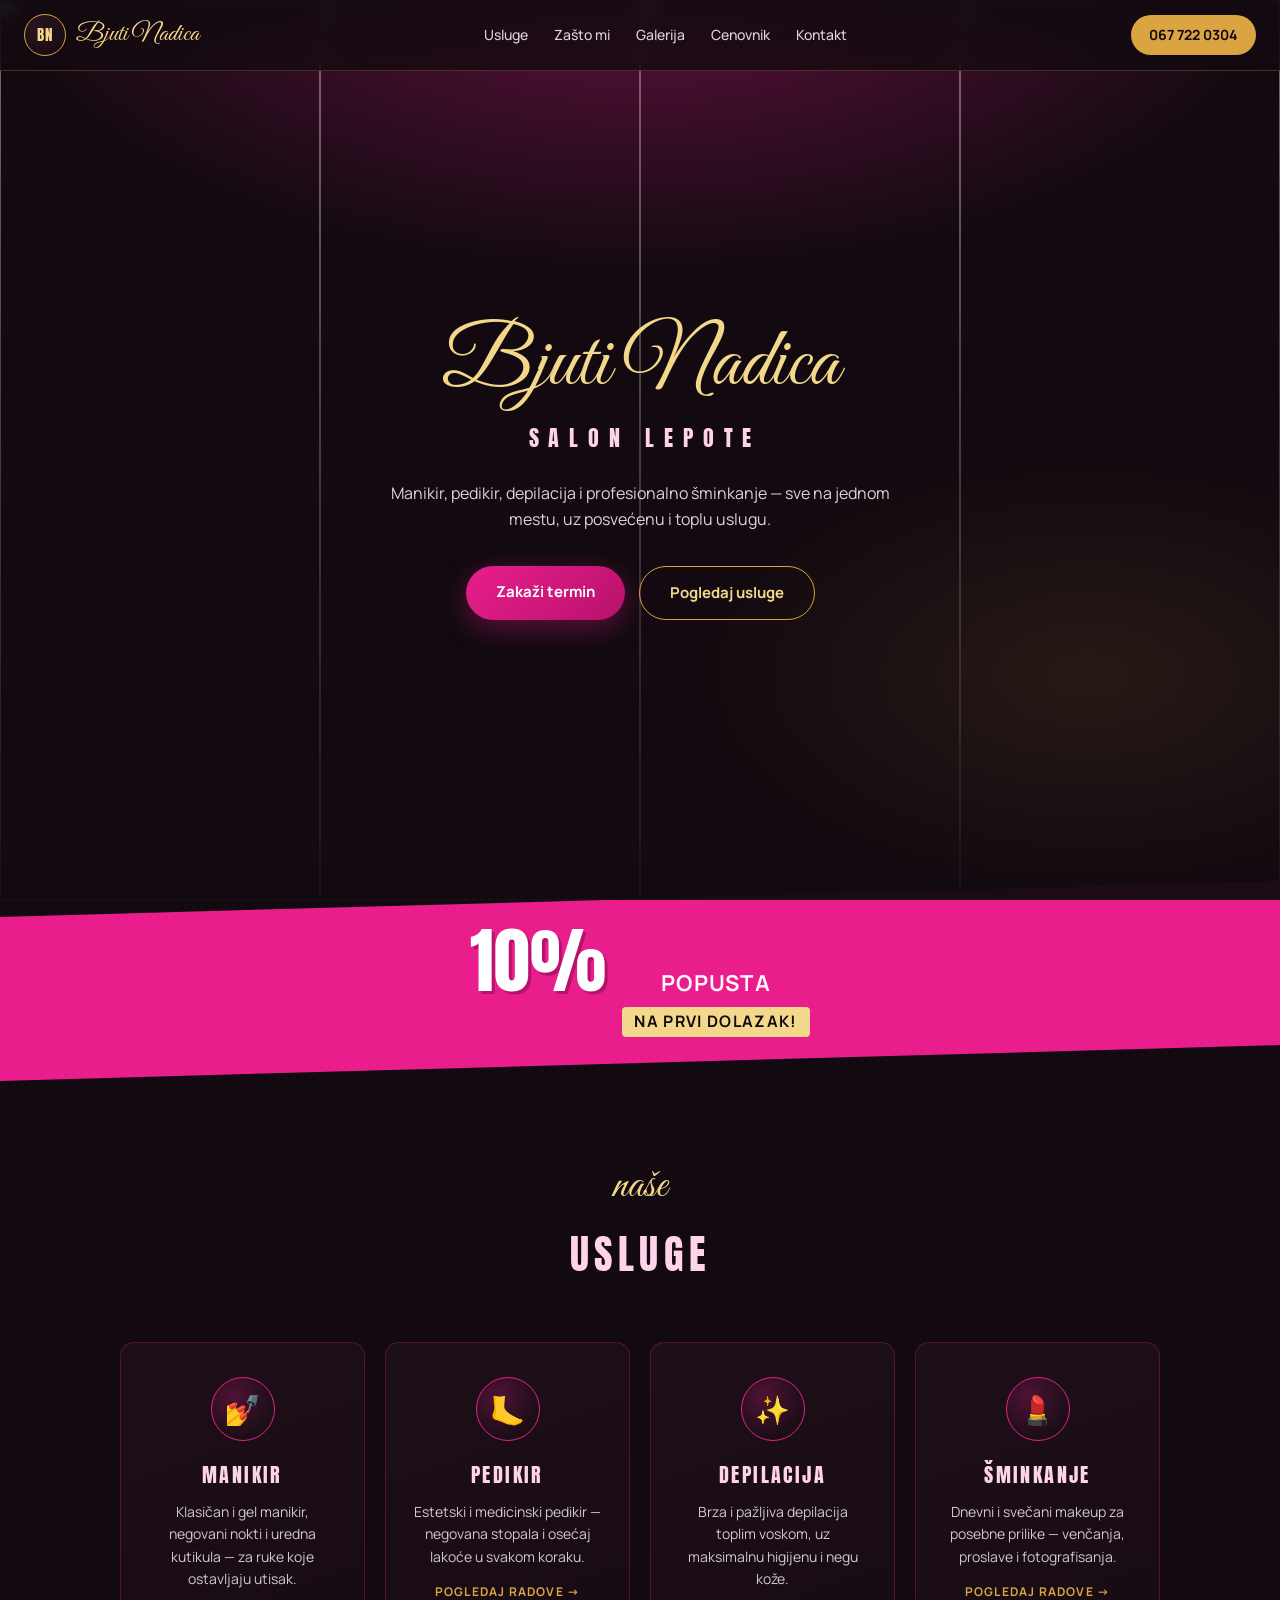
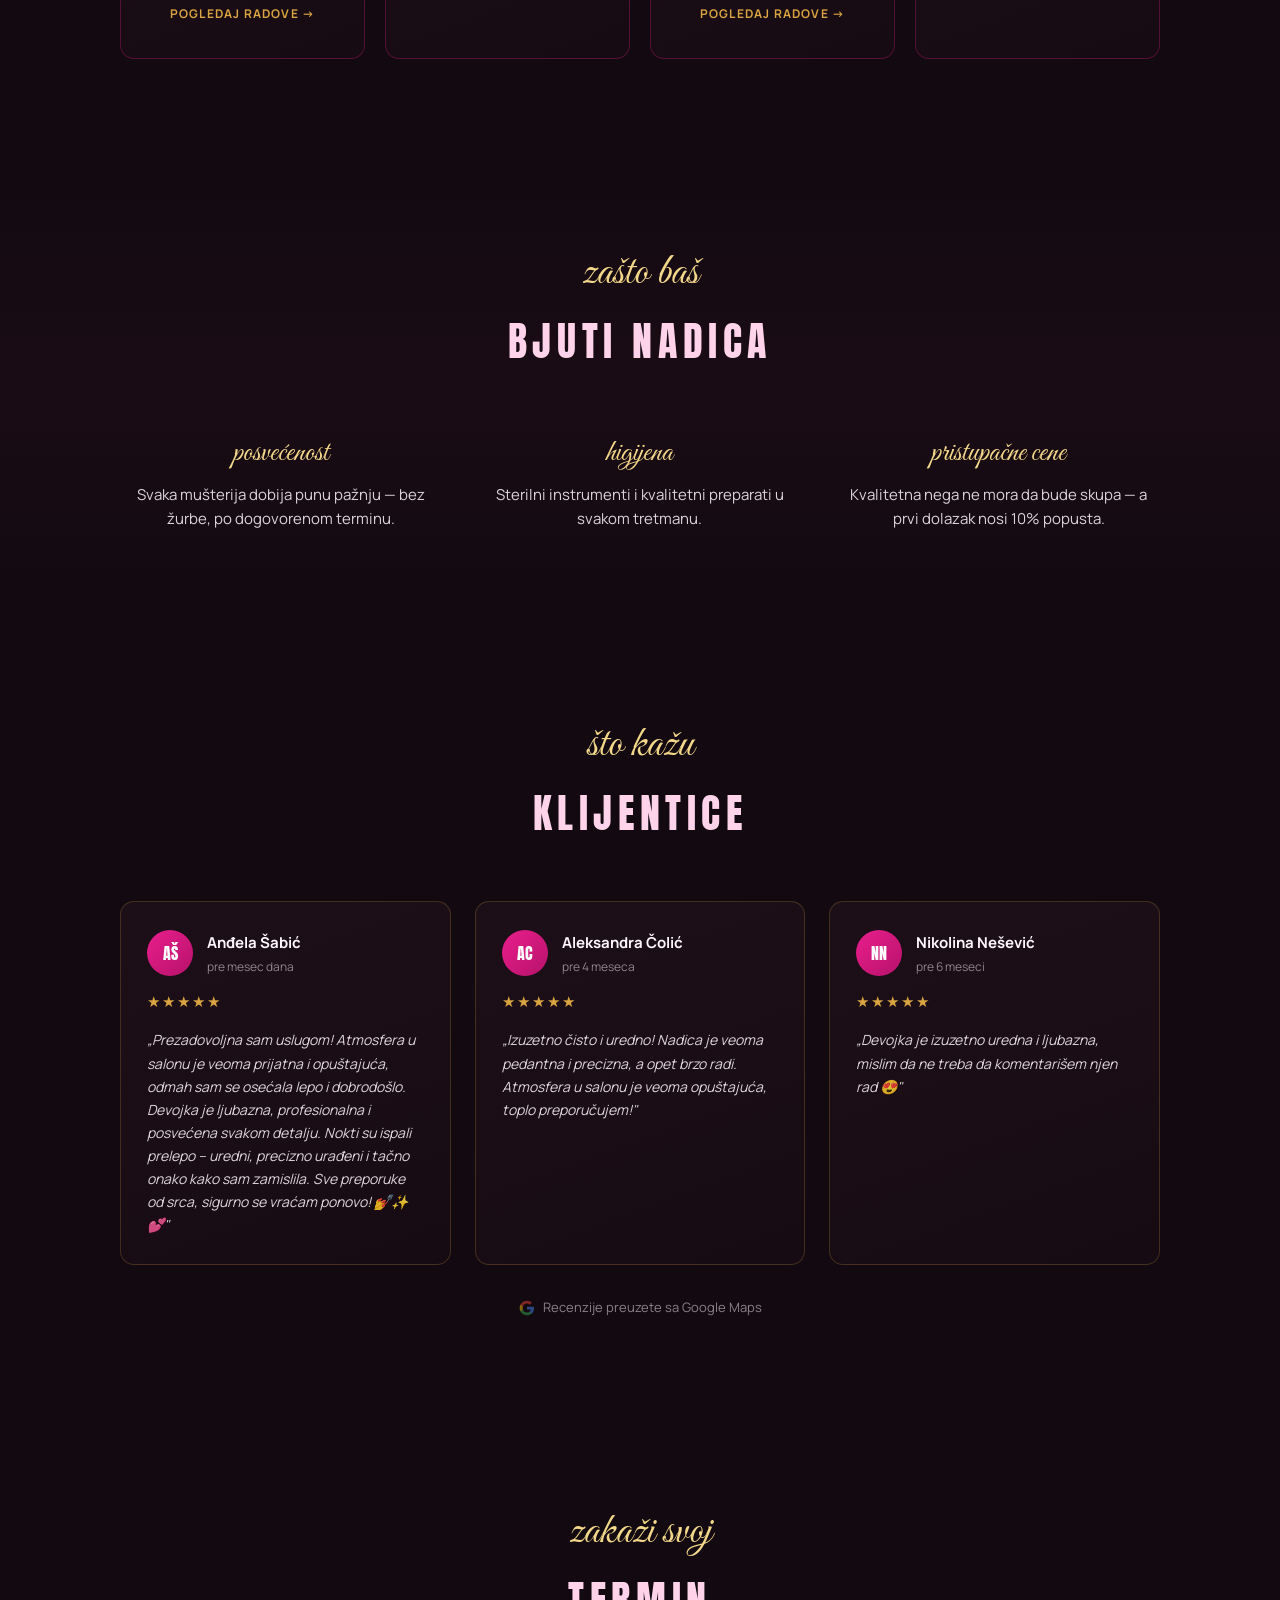
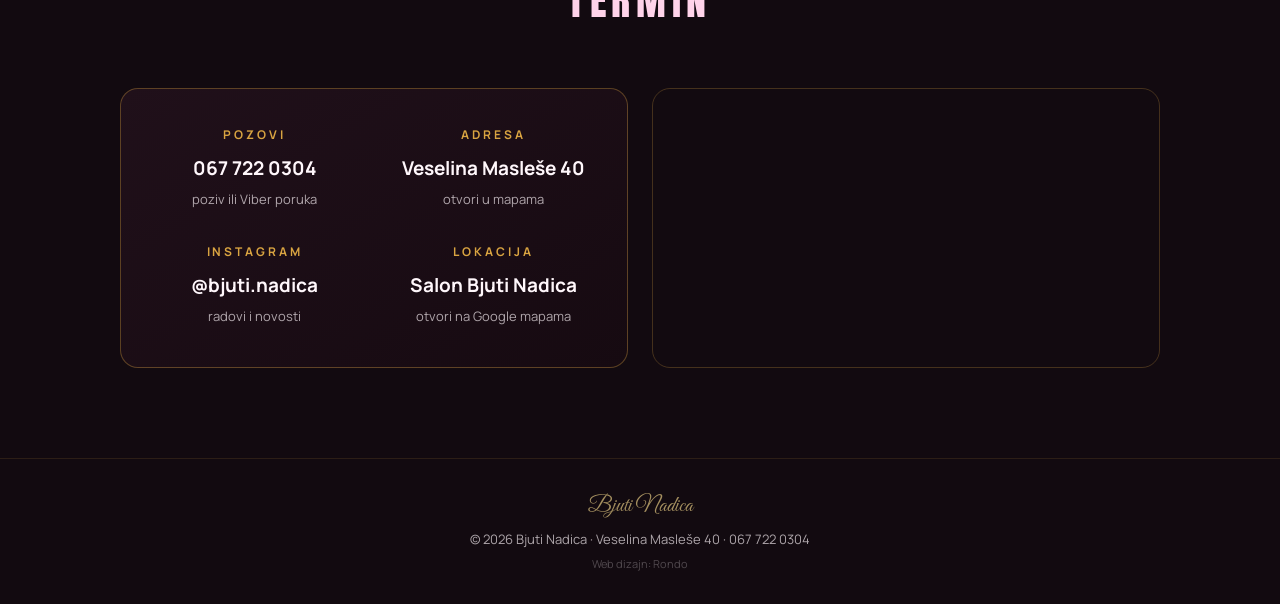
==== index.html @ 789e0a79 "Bjuti Nadica sajt — inicijalni commit index.html, galerija.html, cenovnik.html, style.css  Co-Author" ====
<!DOCTYPE html>
<html lang="sr">
<head>
  <meta charset="UTF-8">
  <meta name="viewport" content="width=device-width, initial-scale=1.0">
  <title>Bjuti Nadica — Manikir, Pedikir, Depilacija, Šminkanje | Veselina Masleše 40</title>
  <meta name="description" content="Bjuti Nadica — salon lepote. Manikir, pedikir, depilacija i šminkanje. 10% popusta na prvi dolazak! Veselina Masleše 40. Zakažite: 067 722 0304.">
  <meta property="og:title" content="Bjuti Nadica — Salon lepote">
  <meta property="og:description" content="Manikir, pedikir, depilacija i šminkanje. Zakažite: 067 722 0304.">
  <meta property="og:image" content="foto/hero-01.jpg">
  <meta property="og:type" content="website">
  <link rel="preconnect" href="https://fonts.googleapis.com">
  <link rel="preconnect" href="https://fonts.gstatic.com" crossorigin>
  <link rel="preload" as="image" href="foto/hero-01.jpg">
  <link rel="stylesheet" href="style.css">
</head>
<body>

<!-- HEADER -->
<header>
  <a class="logo" href="#pocetna" aria-label="Bjuti Nadica — početna">
    <span class="logo-znak">BN</span>
    <span class="logo-ime">Bjuti Nadica</span>
  </a>
  <nav aria-label="Glavna navigacija">
    <a href="#usluge">Usluge</a>
    <a href="#zasto">Zašto mi</a>
    <a href="galerija.html">Galerija</a>
    <a href="cenovnik.html">Cenovnik</a>
    <a href="#kontakt">Kontakt</a>
  </nav>
  <a class="header-tel" href="tel:0677220304">067 722 0304</a>
</header>

<!-- HERO -->
<section class="hero" id="pocetna">
  <div class="hero-photos" aria-hidden="true">
    <img src="foto/hero-01.jpg" alt="" loading="eager">
    <img src="foto/hero-02.jpg" alt="" loading="eager">
    <img src="foto/hero-03.jpg" alt="" loading="eager">
    <img src="foto/hero-04.jpg" alt="" loading="eager">
  </div>
  <div class="hero-overlay"></div>
  <div class="hero-content">
    <div class="hero-script">Bjuti Nadica</div>
    <h1>Salon lepote</h1>
    <p>Manikir, pedikir, depilacija i profesionalno šminkanje — sve na jednom mestu, uz posvećenu i toplu uslugu.</p>
    <div class="hero-cta">
      <a class="btn btn-magenta" href="tel:0677220304">Zakaži termin</a>
      <a class="btn btn-obrub" href="#usluge">Pogledaj usluge</a>
    </div>
  </div>
</section>

<!-- POPUST TRAKA -->
<div class="popust" role="note" aria-label="Popust za prvi dolazak">
  <div class="popust-unutra">
    <span class="broj">10%</span>
    <span class="tekst">popusta<span>na prvi dolazak!</span></span>
  </div>
</div>

<!-- USLUGE -->
<section id="usluge">
  <div class="okvir">
    <div class="naslov-sekcije">
      <span class="script">naše</span>
      <h2>Usluge</h2>
    </div>
    <div class="usluge-mreza">

      <div class="usluga">
        <a href="galerija.html#manikir">
          <div class="ikona" aria-hidden="true">💅</div>
          <h3>Manikir</h3>
          <p>Klasičan i gel manikir, negovani nokti i uredna kutikula — za ruke koje ostavljaju utisak.</p>
          <span class="usluga-vidi">Pogledaj radove →</span>
        </a>
      </div>

      <div class="usluga">
        <a href="galerija.html#pedikir">
          <div class="ikona" aria-hidden="true">🦶</div>
          <h3>Pedikir</h3>
          <p>Estetski i medicinski pedikir — negovana stopala i osećaj lakoće u svakom koraku.</p>
          <span class="usluga-vidi">Pogledaj radove →</span>
        </a>
      </div>

      <div class="usluga">
        <a href="galerija.html#depilacija">
          <div class="ikona" aria-hidden="true">✨</div>
          <h3>Depilacija</h3>
          <p>Brza i pažljiva depilacija toplim voskom, uz maksimalnu higijenu i negu kože.</p>
          <span class="usluga-vidi">Pogledaj radove →</span>
        </a>
      </div>

      <div class="usluga">
        <a href="galerija.html#sminkanje">
          <div class="ikona" aria-hidden="true">💄</div>
          <h3>Šminkanje</h3>
          <p>Dnevni i svečani makeup za posebne prilike — venčanja, proslave i fotografisanja.</p>
          <span class="usluga-vidi">Pogledaj radove →</span>
        </a>
      </div>

    </div>
  </div>
</section>

<!-- ZAŠTO MI -->
<section class="zasto" id="zasto">
  <div class="okvir">
    <div class="naslov-sekcije">
      <span class="script">zašto baš</span>
      <h2>Bjuti Nadica</h2>
    </div>
    <div class="zasto-mreza">
      <div class="zasto-stavka">
        <span class="zlatno">posvećenost</span>
        <p>Svaka mušterija dobija punu pažnju — bez žurbe, po dogovorenom terminu.</p>
      </div>
      <div class="zasto-stavka">
        <span class="zlatno">higijena</span>
        <p>Sterilni instrumenti i kvalitetni preparati u svakom tretmanu.</p>
      </div>
      <div class="zasto-stavka">
        <span class="zlatno">pristupačne cene</span>
        <p>Kvalitetna nega ne mora da bude skupa — a prvi dolazak nosi 10% popusta.</p>
      </div>
    </div>
  </div>
</section>

<!-- RECENZIJE -->
<section id="recenzije">
  <div class="okvir">
    <div class="naslov-sekcije">
      <span class="script">što kažu</span>
      <h2>Klijentice</h2>
    </div>
    <div class="recenzije-mreza">

      <div class="recenzija-kartica">
        <div class="recenzija-header">
          <div class="recenzija-avatar">AŠ</div>
          <div class="recenzija-meta">
            <span class="recenzija-ime">Anđela Šabić</span>
            <span class="recenzija-datum">pre mesec dana</span>
          </div>
        </div>
        <div class="recenzija-zvezdice">★★★★★</div>
        <p class="recenzija-tekst">„Prezadovoljna sam uslugom! Atmosfera u salonu je veoma prijatna i opuštajuća, odmah sam se osećala lepo i dobrodošlo. Devojka je ljubazna, profesionalna i posvećena svakom detalju. Nokti su ispali prelepo – uredni, precizno urađeni i tačno onako kako sam zamislila. Sve preporuke od srca, sigurno se vraćam ponovo! 💅✨💕"</p>
      </div>

      <div class="recenzija-kartica">
        <div class="recenzija-header">
          <div class="recenzija-avatar">AC</div>
          <div class="recenzija-meta">
            <span class="recenzija-ime">Aleksandra Čolić</span>
            <span class="recenzija-datum">pre 4 meseca</span>
          </div>
        </div>
        <div class="recenzija-zvezdice">★★★★★</div>
        <p class="recenzija-tekst">„Izuzetno čisto i uredno! Nadica je veoma pedantna i precizna, a opet brzo radi. Atmosfera u salonu je veoma opuštajuća, toplo preporučujem!"</p>
      </div>

      <div class="recenzija-kartica">
        <div class="recenzija-header">
          <div class="recenzija-avatar">NN</div>
          <div class="recenzija-meta">
            <span class="recenzija-ime">Nikolina Nešević</span>
            <span class="recenzija-datum">pre 6 meseci</span>
          </div>
        </div>
        <div class="recenzija-zvezdice">★★★★★</div>
        <p class="recenzija-tekst">„Devojka je izuzetno uredna i ljubazna, mislim da ne treba da komentarišem njen rad 😍"</p>
      </div>

    </div>

    <div class="recenzije-google">
      <svg viewBox="0 0 24 24" fill="none" xmlns="http://www.w3.org/2000/svg">
        <path d="M22.56 12.25c0-.78-.07-1.53-.2-2.25H12v4.26h5.92c-.26 1.37-1.04 2.53-2.21 3.31v2.77h3.57c2.08-1.92 3.28-4.74 3.28-8.09z" fill="#4285F4"/>
        <path d="M12 23c2.97 0 5.46-.98 7.28-2.66l-3.57-2.77c-.98.66-2.23 1.06-3.71 1.06-2.86 0-5.29-1.93-6.16-4.53H2.18v2.84C3.99 20.53 7.7 23 12 23z" fill="#34A853"/>
        <path d="M5.84 14.09c-.22-.66-.35-1.36-.35-2.09s.13-1.43.35-2.09V7.07H2.18C1.43 8.55 1 10.22 1 12s.43 3.45 1.18 4.93l3.66-2.84z" fill="#FBBC05"/>
        <path d="M12 5.38c1.62 0 3.06.56 4.21 1.64l3.15-3.15C17.45 2.09 14.97 1 12 1 7.7 1 3.99 3.47 2.18 7.07l3.66 2.84c.87-2.6 3.3-4.53 6.16-4.53z" fill="#EA4335"/>
      </svg>
      Recenzije preuzete sa Google Maps
    </div>
  </div>
</section>

<!-- KONTAKT -->
<section id="kontakt">
  <div class="okvir">
    <div class="naslov-sekcije">
      <span class="script">zakaži svoj</span>
      <h2>Termin</h2>
    </div>
    <div class="kontakt-layout">
      <div class="kontakt-kartica">
        <div class="kontakt-stavka">
          <div class="oznaka">Pozovi</div>
          <a href="tel:0677220304">067 722 0304</a>
          <span class="malo">poziv ili Viber poruka</span>
        </div>
        <div class="kontakt-stavka">
          <div class="oznaka">Adresa</div>
          <a href="https://maps.google.com/maps/place/Salon+BJUTI+NADICA/@44.7911368,20.4891337,17z" target="_blank" rel="noopener">Veselina Masleše 40</a>
          <span class="malo">otvori u mapama</span>
        </div>
        <div class="kontakt-stavka">
          <div class="oznaka">Instagram</div>
          <a href="https://instagram.com/bjuti.nadica" target="_blank" rel="noopener">@bjuti.nadica</a>
          <span class="malo">radovi i novosti</span>
        </div>
        <div class="kontakt-stavka">
          <div class="oznaka">Lokacija</div>
          <a href="https://maps.app.goo.gl/c4eHhGCL75HrCno17" target="_blank" rel="noopener">Salon Bjuti Nadica</a>
          <span class="malo">otvori na Google mapama</span>
        </div>
      </div>
      <div class="kontakt-mapa">
        <iframe
          src="https://www.google.com/maps/embed?pb=!1m18!1m12!1m3!1d2832.4!2d20.4865588!3d44.7911368!2m3!1f0!2f0!3f0!3m2!1i1024!2i768!4f13.1!3m3!1m2!1s0x4847e7955e5235fb%3A0x3e3a062f18f76dd9!2sSalon%20BJUTI%20NADICA!5e0!3m2!1ssr!2srs!4v1720000000000!5m2!1ssr!2srs"
          title="Lokacija salona Bjuti Nadica"
          loading="lazy"
          referrerpolicy="no-referrer-when-downgrade"
          allowfullscreen>
        </iframe>
      </div>
    </div>
  </div>
</section>

<footer>
  <span class="script">Bjuti Nadica</span>
  © 2026 Bjuti Nadica · Veselina Masleše 40 · 067 722 0304
  <br><span style="font-size:11px;opacity:.4;margin-top:6px;display:inline-block;">Web dizajn: <a href="https://rondo.rs" target="_blank" rel="noopener" style="color:inherit;text-decoration:none;opacity:1;">Rondo</a></span>
</footer>

</body>
</html>
---- style.css ----
@import url('https://fonts.googleapis.com/css2?family=Anton&family=Great+Vibes&family=Manrope:wght@400;500;700&display=swap');

:root {
  --crna: #120a10;
  --crna-2: #1d0f18;
  --magenta: #e91e8c;
  --magenta-tamna: #b7126b;
  --roze: #ffd3ea;
  --zlatna: #d9a441;
  --zlatna-svetla: #f3d78a;
  --bela: #fff7fb;
  --display: 'Anton', sans-serif;
  --script: 'Great Vibes', cursive;
  --body: 'Manrope', sans-serif;
  --radius: 14px;
  --transition: 0.2s;
}

*, *::before, *::after { margin: 0; padding: 0; box-sizing: border-box; }
html { scroll-behavior: smooth; }
@media (prefers-reduced-motion: reduce) {
  html { scroll-behavior: auto; }
  *, *::before, *::after { animation: none !important; transition: none !important; }
}
body {
  font-family: var(--body);
  background: var(--crna);
  color: var(--bela);
  line-height: 1.6;
  overflow-x: hidden;
}
a { color: inherit; }
img { max-width: 100%; display: block; }
a:focus-visible { outline: 2px solid var(--zlatna); outline-offset: 3px; border-radius: 2px; }

/* ─── HEADER ─── */
header {
  position: fixed; inset: 0 0 auto 0; z-index: 50;
  display: flex; align-items: center; justify-content: space-between;
  padding: 14px 24px;
  background: linear-gradient(to bottom, rgba(18,10,16,.92), rgba(18,10,16,.75));
  backdrop-filter: blur(10px);
  border-bottom: 1px solid rgba(217,164,65,.25);
}
.logo { display: flex; align-items: center; gap: 10px; text-decoration: none; }
.logo-znak {
  width: 42px; height: 42px; border-radius: 50%;
  border: 1.5px solid var(--zlatna);
  display: grid; place-items: center;
  font-family: var(--display); font-size: 15px; letter-spacing: 1px;
  color: var(--zlatna-svetla);
  background: radial-gradient(circle at 30% 30%, #2a1520, #120a10);
  flex-shrink: 0;
}
.logo-ime { font-family: var(--script); font-size: 26px; color: var(--zlatna-svetla); }
nav { display: flex; gap: 26px; font-size: 14px; font-weight: 500; }
nav a { text-decoration: none; opacity: .85; transition: var(--transition); }
nav a:hover, nav a:focus-visible, nav a.active { opacity: 1; color: var(--roze); }
.header-tel {
  text-decoration: none; font-weight: 700; font-size: 14px;
  color: var(--crna); background: var(--zlatna);
  padding: 9px 18px; border-radius: 99px;
  transition: var(--transition); white-space: nowrap;
}
.header-tel:hover { background: var(--zlatna-svetla); }
@media (max-width: 760px) { nav { display: none; } }

/* ─── HERO ─── */
.hero {
  min-height: 100svh;
  display: flex; flex-direction: column; align-items: center; justify-content: center;
  text-align: center; position: relative;
  padding: 120px 24px 80px;
  overflow: hidden;
}
.hero::after {
  content: ""; position: absolute; left: 50%; bottom: 0; transform: translateX(-50%);
  width: min(560px, 80%); height: 1px;
  background: linear-gradient(to right, transparent, var(--zlatna), transparent);
}

/* 4 hero fotografije */
.hero-photos {
  position: absolute; inset: 0;
  display: grid; grid-template-columns: repeat(4, 1fr);
  z-index: 0;
}
.hero-photos img {
  width: 100%; height: 100%;
  object-fit: cover; object-position: center top;
}

/* overlay: tamni gradient + magenta sjaj */
.hero-overlay {
  position: absolute; inset: 0; z-index: 1;
  background:
    radial-gradient(ellipse 80% 55% at 50% -5%, rgba(233,30,140,.38), transparent 65%),
    radial-gradient(ellipse 45% 35% at 85% 75%, rgba(217,164,65,.1), transparent 70%),
    linear-gradient(to bottom, rgba(18,10,16,.45) 0%, rgba(18,10,16,.72) 50%, rgba(18,10,16,.96) 100%);
}

.hero-content { position: relative; z-index: 2; }

.hero-script {
  font-family: var(--script);
  font-size: clamp(44px, 9vw, 84px);
  color: var(--zlatna-svetla);
  line-height: 1.1;
}
.hero h1 {
  font-family: var(--display);
  font-size: clamp(15px, 2.6vw, 22px);
  letter-spacing: .45em; text-indent: .45em;
  color: var(--roze);
  margin: 8px 0 26px;
  text-transform: uppercase;
  font-weight: 400;
}
.hero p { max-width: 520px; opacity: .85; font-size: 16px; }
.hero-cta { display: flex; gap: 14px; margin-top: 34px; flex-wrap: wrap; justify-content: center; }

/* ─── DUGMAD ─── */
.btn {
  text-decoration: none; font-weight: 700; font-size: 15px;
  padding: 14px 30px; border-radius: 99px; transition: var(--transition);
  display: inline-block;
}
.btn-magenta {
  background: linear-gradient(135deg, var(--magenta), var(--magenta-tamna));
  color: #fff; box-shadow: 0 8px 28px rgba(233,30,140,.35);
}
.btn-magenta:hover { transform: translateY(-2px); box-shadow: 0 12px 34px rgba(233,30,140,.5); }
.btn-obrub { border: 1.5px solid var(--zlatna); color: var(--zlatna-svetla); }
.btn-obrub:hover { background: rgba(217,164,65,.12); }

/* ─── POPUST TRAKA ─── */
.popust {
  position: relative; margin: -1px 0;
  padding: 26px 24px;
  background: var(--magenta);
  transform: skewY(-1.6deg);
  overflow: hidden;
}
.popust-unutra {
  transform: skewY(1.6deg);
  display: flex; align-items: baseline; justify-content: center;
  gap: 16px; flex-wrap: wrap; text-align: center;
}
.popust .broj {
  font-family: var(--display);
  font-size: clamp(44px, 7vw, 72px);
  color: #fff; line-height: 1;
  text-shadow: 3px 3px 0 var(--magenta-tamna);
}
.popust .tekst {
  font-weight: 700; font-size: clamp(16px, 2.4vw, 22px);
  letter-spacing: .06em; text-transform: uppercase;
}
.popust .tekst span {
  display: block; font-size: .72em; color: var(--crna);
  background: var(--zlatna-svetla); padding: 2px 12px;
  border-radius: 4px; margin-top: 6px;
}

/* ─── SEKCIJE ─── */
section { padding: 90px 24px; }
.okvir { max-width: 1040px; margin: 0 auto; }
.naslov-sekcije { text-align: center; margin-bottom: 56px; }
.naslov-sekcije .script {
  font-family: var(--script);
  font-size: clamp(30px, 4.5vw, 44px);
  color: var(--zlatna-svetla);
}
.naslov-sekcije h2 {
  font-family: var(--display); font-weight: 400;
  font-size: clamp(26px, 4.5vw, 40px);
  letter-spacing: .14em; text-transform: uppercase; color: var(--roze);
}

/* ─── USLUGE ─── */
.usluge-mreza {
  display: grid; grid-template-columns: repeat(auto-fit, minmax(220px, 1fr)); gap: 20px;
}
.usluga {
  background: linear-gradient(160deg, var(--crna-2), #170b13);
  border: 1px solid rgba(233,30,140,.28);
  border-radius: var(--radius);
  padding: 34px 26px;
  text-align: center;
  transition: .25s;
  position: relative;
}
.usluga:hover {
  transform: translateY(-6px);
  border-color: var(--magenta);
  box-shadow: 0 14px 38px rgba(233,30,140,.22);
}
.usluga a {
  text-decoration: none;
  display: flex; flex-direction: column; align-items: center;
}
.usluga .ikona {
  width: 64px; height: 64px; margin: 0 auto 18px; border-radius: 50%;
  border: 1.5px solid var(--magenta);
  display: grid; place-items: center; font-size: 28px;
  background: radial-gradient(circle at 35% 30%, rgba(233,30,140,.25), transparent 70%);
}
.usluga h3 {
  font-family: var(--display); font-weight: 400;
  font-size: 20px; letter-spacing: .12em; text-transform: uppercase;
  color: var(--roze); margin-bottom: 10px;
}
.usluga p { font-size: 14px; opacity: .8; }
.usluga-vidi {
  display: inline-block; margin-top: 14px;
  font-size: 12px; font-weight: 700; letter-spacing: .1em;
  text-transform: uppercase; color: var(--zlatna);
}

/* ─── ZAŠTO MI ─── */
.zasto { background: linear-gradient(to bottom, var(--crna), #1a0c15, var(--crna)); }
.zasto-mreza {
  display: grid; grid-template-columns: repeat(auto-fit, minmax(240px, 1fr));
  gap: 36px; text-align: center;
}
.zasto-stavka .zlatno {
  color: var(--zlatna-svetla); font-family: var(--script);
  font-size: 30px; display: block; margin-bottom: 6px;
}
.zasto-stavka p { font-size: 15px; opacity: .85; }

/* ─── RECENZIJE ─── */
.recenzije-mreza {
  display: grid;
  grid-template-columns: repeat(auto-fit, minmax(280px, 1fr));
  gap: 24px;
}
.recenzija-kartica {
  background: linear-gradient(160deg, var(--crna-2), #170b13);
  border: 1px solid rgba(217,164,65,.22);
  border-radius: var(--radius);
  padding: 28px 26px;
  display: flex;
  flex-direction: column;
  gap: 14px;
  transition: .25s;
}
.recenzija-kartica:hover {
  border-color: rgba(217,164,65,.45);
  transform: translateY(-4px);
}
.recenzija-header {
  display: flex;
  align-items: center;
  gap: 14px;
}
.recenzija-avatar {
  width: 46px; height: 46px;
  border-radius: 50%;
  background: linear-gradient(135deg, var(--magenta), var(--magenta-tamna));
  display: grid; place-items: center;
  font-family: var(--display);
  font-size: 16px;
  color: #fff;
  flex-shrink: 0;
}
.recenzija-meta { display: flex; flex-direction: column; gap: 2px; }
.recenzija-ime { font-weight: 700; font-size: 15px; color: var(--bela); }
.recenzija-datum { font-size: 12px; opacity: .5; }
.recenzija-zvezdice { color: var(--zlatna); font-size: 15px; letter-spacing: 2px; }
.recenzija-tekst { font-size: 14px; opacity: .85; line-height: 1.65; font-style: italic; }
.recenzije-google {
  display: flex; align-items: center; justify-content: center;
  gap: 8px; margin-top: 32px;
  font-size: 13px; opacity: .5;
}
.recenzije-google svg { width: 16px; height: 16px; flex-shrink: 0; }

/* ─── KONTAKT ─── */
.kontakt-layout {
  display: grid;
  grid-template-columns: 1fr 1fr;
  gap: 24px;
  align-items: stretch;
}
.kontakt-kartica {
  background: linear-gradient(150deg, #20101a, #160a11);
  border: 1px solid rgba(217,164,65,.35);
  border-radius: 18px;
  padding: 36px 28px;
  display: grid;
  grid-template-columns: 1fr 1fr;
  gap: 28px;
  text-align: center;
}
.kontakt-mapa {
  border-radius: 18px;
  overflow: hidden;
  border: 1px solid rgba(217,164,65,.25);
  min-height: 280px;
}
.kontakt-mapa iframe {
  width: 100%; height: 100%; border: none; display: block;
}
@media (max-width: 860px) {
  .kontakt-layout { grid-template-columns: 1fr; }
  .kontakt-mapa { min-height: 260px; }
}
.kontakt-stavka .oznaka {
  font-size: 12px; letter-spacing: .24em; text-transform: uppercase;
  color: var(--zlatna); margin-bottom: 8px; font-weight: 700;
}
.kontakt-stavka a {
  text-decoration: none; font-size: 19px; font-weight: 700; transition: var(--transition);
}
.kontakt-stavka a:hover { color: var(--roze); }
.kontakt-stavka .malo {
  display: block; font-size: 13px; opacity: .65; margin-top: 6px; font-weight: 400;
}

/* ─── FOOTER ─── */
footer {
  border-top: 1px solid rgba(217,164,65,.2);
  padding: 30px 24px; text-align: center; font-size: 13px; opacity: .65;
}
footer .script {
  font-family: var(--script); font-size: 22px;
  color: var(--zlatna-svetla); opacity: 1;
  display: block; margin-bottom: 4px;
}

/* ─── CENOVNIK ─── */
.cenovnik-hero {
  padding: 8rem 2rem 3rem;
  background:
    linear-gradient(to bottom, rgba(18,10,16,1) 0%, rgba(18,10,16,.65) 100%),
    url('foto/hero-02.jpg') center/cover no-repeat;
}

.cenovnik-blok {
  margin-bottom: 3rem;
}

.cenovnik-kategorija {
  display: flex;
  align-items: center;
  gap: 14px;
  margin-bottom: 1.5rem;
}
.cenovnik-kategorija::before,
.cenovnik-kategorija::after {
  content: '';
  flex: 1;
  height: 1px;
  background: linear-gradient(to right, transparent, rgba(217,164,65,.4));
}
.cenovnik-kategorija::after {
  background: linear-gradient(to left, transparent, rgba(217,164,65,.4));
}
.cenovnik-kategorija-naziv {
  font-family: var(--display);
  font-size: clamp(16px, 2.5vw, 22px);
  letter-spacing: .2em;
  text-transform: uppercase;
  color: var(--zlatna-svetla);
  white-space: nowrap;
  display: flex;
  align-items: center;
  gap: 8px;
}
.cenovnik-kategorija-naziv::before { content: '✦'; font-size: .7em; opacity: .6; }
.cenovnik-kategorija-naziv::after  { content: '✦'; font-size: .7em; opacity: .6; }

.cenovnik-red {
  display: flex;
  align-items: baseline;
  justify-content: space-between;
  gap: 12px;
  padding: 10px 0;
  border-bottom: 1px solid rgba(217,164,65,.08);
}
.cenovnik-red:last-child { border-bottom: none; }

.cenovnik-naziv {
  font-size: 14px;
  font-weight: 500;
  letter-spacing: .04em;
  color: var(--bela);
  opacity: .88;
  display: flex;
  align-items: baseline;
  gap: 6px;
}
.cenovnik-naziv::before {
  content: '•';
  color: var(--magenta);
  font-size: 1.1em;
  flex-shrink: 0;
}
.cenovnik-naziv small {
  font-size: .8em;
  opacity: .6;
  font-weight: 400;
  text-transform: none;
  letter-spacing: 0;
}

.cenovnik-cena {
  font-family: var(--display);
  font-size: 16px;
  color: var(--zlatna-svetla);
  white-space: nowrap;
  flex-shrink: 0;
}

/* tabela kratki/srednji/dugi */
.cenovnik-tabela-header {
  display: grid;
  grid-template-columns: 1fr repeat(3, 80px);
  gap: 8px;
  padding: 6px 0 10px;
  border-bottom: 1px solid rgba(217,164,65,.2);
  margin-bottom: 4px;
}
.cenovnik-tabela-header span {
  font-size: 11px;
  font-weight: 700;
  letter-spacing: .18em;
  text-transform: uppercase;
  color: var(--zlatna);
  text-align: right;
}
.cenovnik-tabela-header span:first-child { text-align: left; opacity: 0; }

.cenovnik-red-tabela {
  display: grid;
  grid-template-columns: 1fr repeat(3, 80px);
  gap: 8px;
  align-items: baseline;
  padding: 10px 0;
  border-bottom: 1px solid rgba(217,164,65,.08);
}
.cenovnik-red-tabela .cenovnik-naziv { flex: 1; }
.cenovnik-red-tabela .cenovnik-cena { text-align: right; font-size: 15px; }

/* nota / napomena */
.cenovnik-nota {
  margin-top: 3rem;
  background: linear-gradient(135deg, rgba(233,30,140,.12), rgba(217,164,65,.08));
  border: 1px solid rgba(217,164,65,.3);
  border-radius: var(--radius);
  padding: 28px 32px;
  text-align: center;
  display: flex;
  flex-direction: column;
  gap: 10px;
}
.cenovnik-nota .tpo {
  font-family: var(--display);
  font-size: clamp(18px, 3vw, 24px);
  color: var(--zlatna-svetla);
  letter-spacing: .1em;
}
.cenovnik-nota .tpo span { color: var(--magenta); }
.cenovnik-nota p {
  font-size: 13px;
  letter-spacing: .1em;
  text-transform: uppercase;
  opacity: .7;
}

@media (max-width: 560px) {
  .cenovnik-tabela-header,
  .cenovnik-red-tabela {
    grid-template-columns: 1fr repeat(3, 62px);
    gap: 4px;
  }
  .cenovnik-red-tabela .cenovnik-cena { font-size: 13px; }
}

/* ─── GALERIJA ─── */
.galerija-hero {
  padding: 8rem 2rem 3rem;
  background:
    linear-gradient(to bottom, rgba(18,10,16,1) 0%, rgba(18,10,16,.6) 100%),
    url('foto/manikir-01.jpg') center/cover no-repeat;
}

.filter-traka {
  display: flex; flex-wrap: wrap; gap: 0.6rem; margin-bottom: 2.5rem;
}
.filter-btn {
  background: transparent;
  border: 1.5px solid rgba(217,164,65,.35);
  color: rgba(255,247,251,.7);
  font-family: var(--body);
  font-size: 0.82rem; font-weight: 700;
  letter-spacing: .08em; text-transform: uppercase;
  padding: 0.55rem 1.2rem;
  border-radius: 99px; cursor: pointer;
  transition: all var(--transition);
}
.filter-btn:hover { border-color: var(--zlatna); color: var(--zlatna-svetla); }
.filter-btn.aktivan {
  background: var(--magenta); border-color: var(--magenta); color: #fff;
}

.galerija-grid {
  display: grid; grid-template-columns: repeat(3, 1fr); gap: 1rem;
}
.galerija-item {
  position: relative; overflow: hidden;
  border-radius: var(--radius); aspect-ratio: 1;
  cursor: pointer; border: 2px solid transparent;
  transition: border-color .25s, transform .25s;
}
.galerija-item img {
  width: 100%; height: 100%; object-fit: cover; transition: transform .25s;
}
.galerija-item:hover { border-color: var(--magenta); transform: scale(1.03); }
.galerija-item[hidden] { display: none; }

/* ─── LIGHTBOX ─── */
dialog.lightbox {
  background: rgba(18,10,16,.97);
  border: none; padding: 0;
  max-width: 100vw; max-height: 100vh;
  width: 100%; height: 100%;
  display: flex; align-items: center; justify-content: center;
}
dialog.lightbox::backdrop { background: rgba(0,0,0,.88); }
.lightbox-inner {
  position: relative;
  display: flex; align-items: center; justify-content: center;
  width: 100%; height: 100%; padding: 2rem;
}
.lightbox-img { max-width: 90vw; max-height: 85vh; object-fit: contain; border-radius: 8px; }
.lightbox-close {
  position: absolute; top: 1rem; right: 1rem;
  background: rgba(255,255,255,.1); border: none; color: var(--bela);
  font-size: 1.5rem; width: 44px; height: 44px;
  border-radius: 50%; cursor: pointer; display: grid; place-items: center;
  transition: background var(--transition);
}
.lightbox-close:hover { background: var(--magenta); }
.lightbox-nav {
  position: absolute; top: 50%; transform: translateY(-50%);
  background: rgba(255,255,255,.08);
  border: 1px solid rgba(255,255,255,.15);
  color: var(--bela); font-size: 1.4rem;
  width: 48px; height: 48px;
  border-radius: 50%; cursor: pointer; display: grid; place-items: center;
  transition: background var(--transition);
}
.lightbox-nav:hover { background: var(--magenta); }
.lightbox-prev { left: 1rem; }
.lightbox-next { right: 1rem; }

/* ─── RESPONSIVE ─── */
@media (max-width: 900px) {
  .galerija-grid { grid-template-columns: repeat(2, 1fr); }
}
@media (max-width: 640px) {
  .hero-photos { grid-template-columns: repeat(2, 1fr); grid-template-rows: repeat(2, 1fr); }
  .galerija-grid { grid-template-columns: repeat(2, 1fr); gap: 0.6rem; }
  .filter-btn { font-size: 0.76rem; padding: 0.45rem 0.9rem; }
  .lightbox-nav { display: none; }
  .lightbox-img { max-width: 95vw; max-height: 80vh; }
}
@media (max-width: 380px) {
  .galerija-grid { gap: 0.4rem; }
}
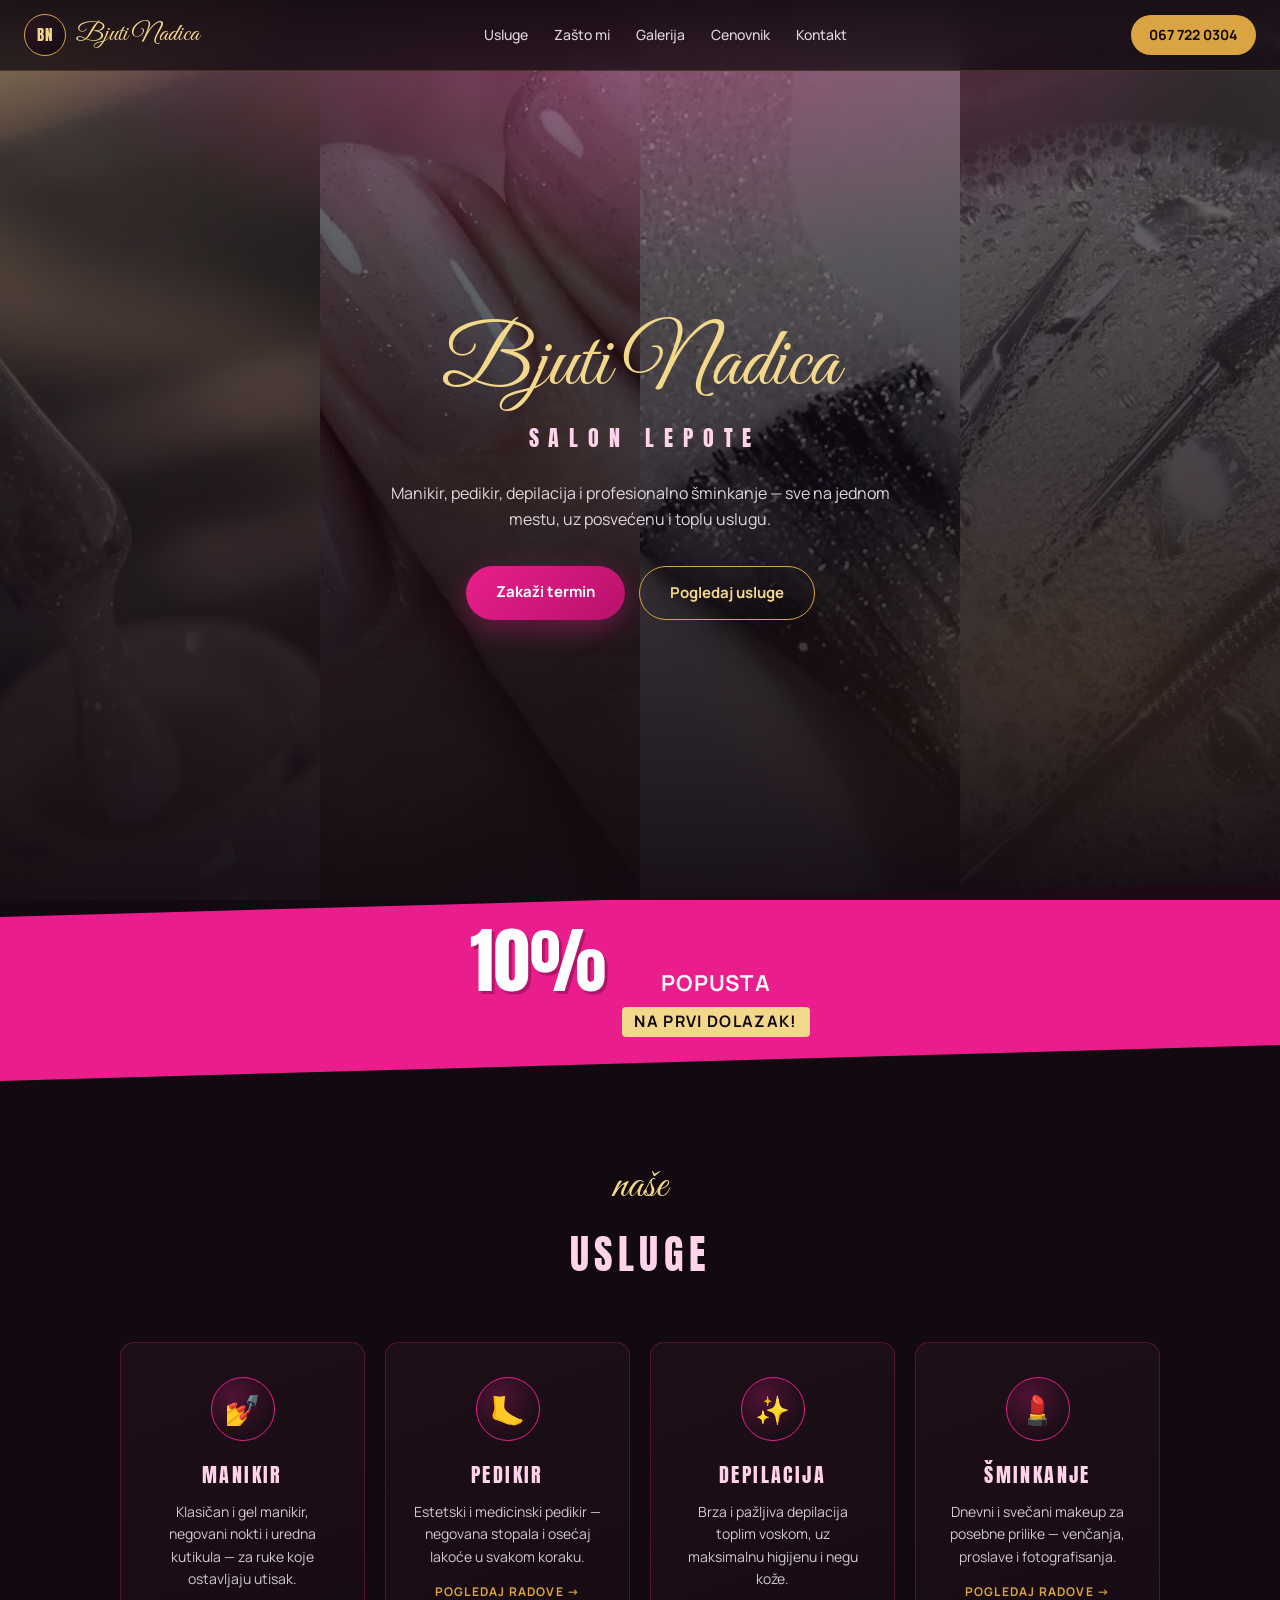
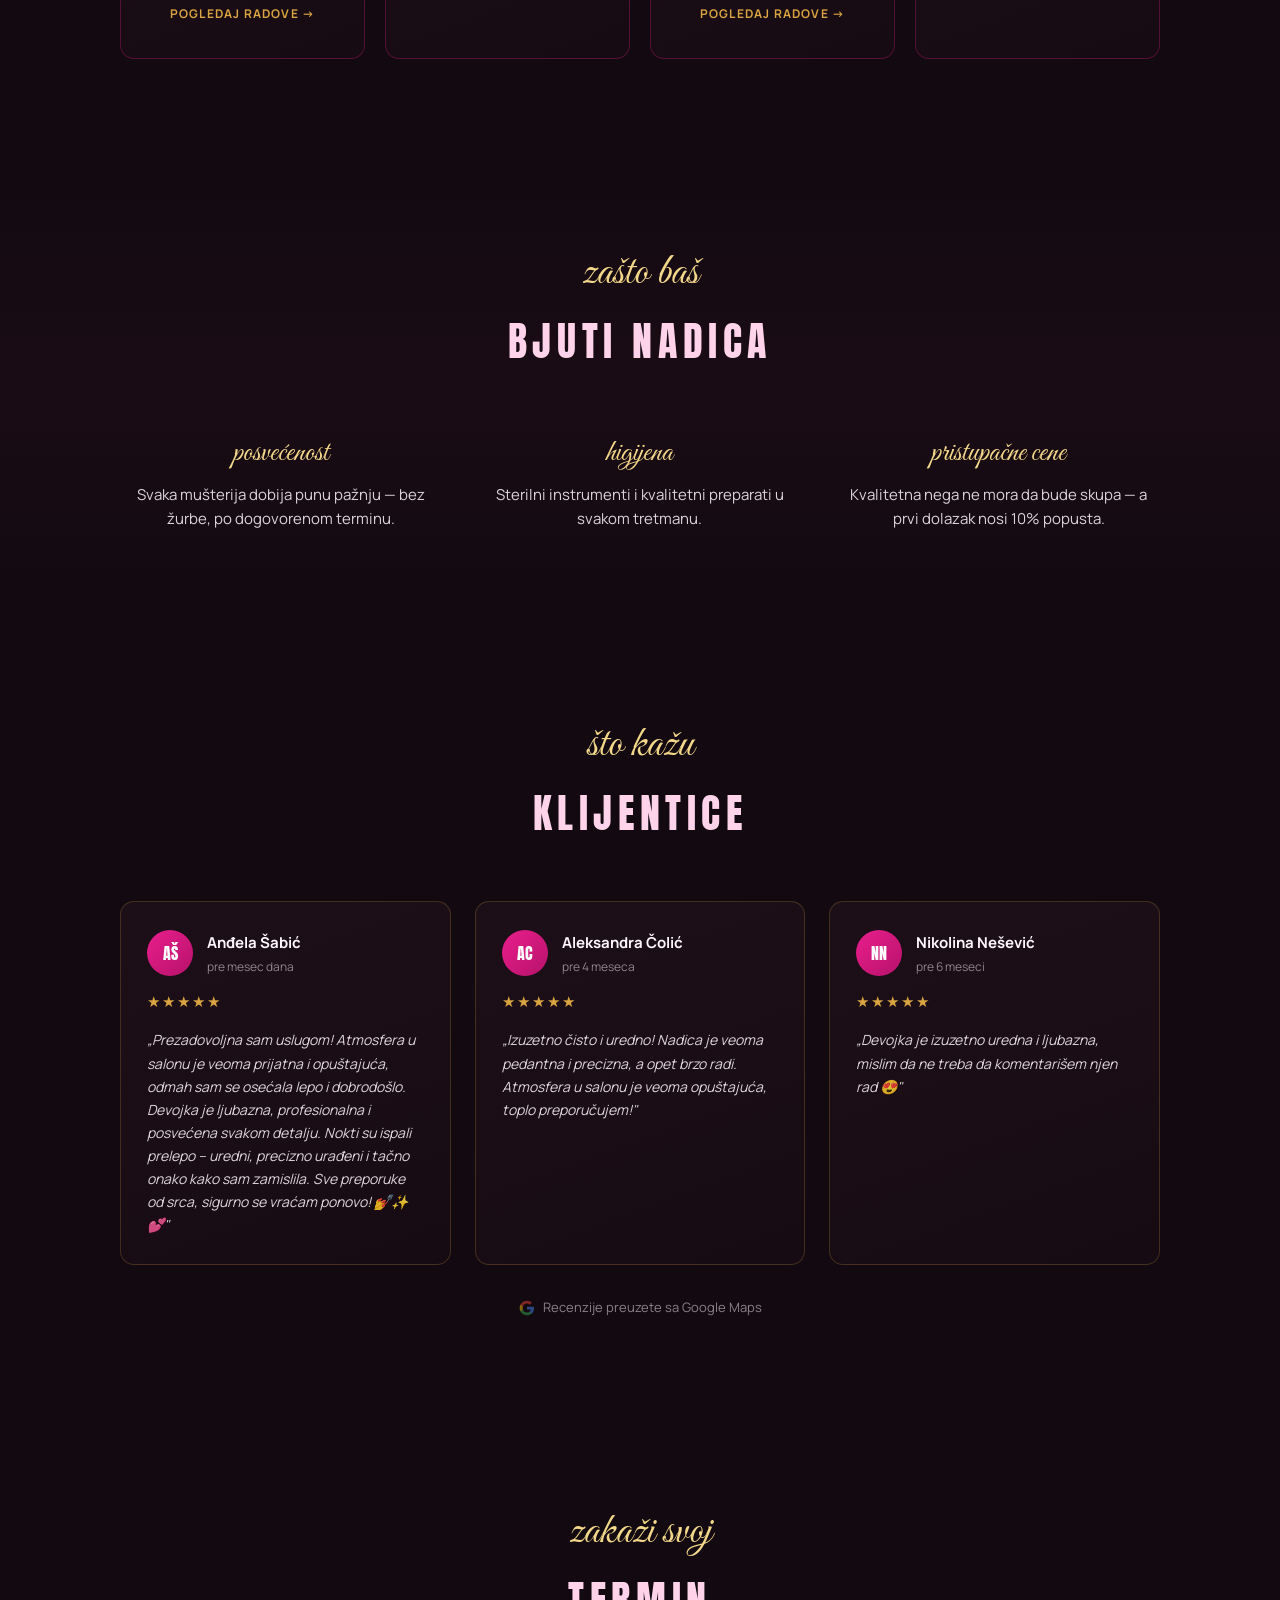
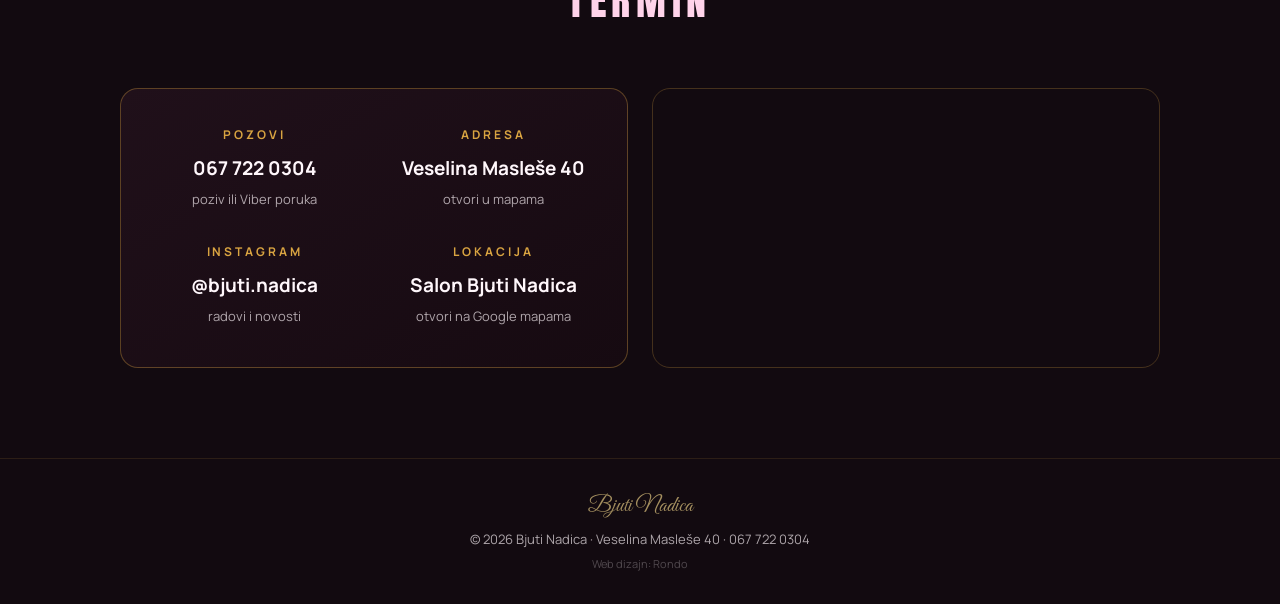
==== commit 7dccd572: "Dodaj hamburger meni za mobilnu verziju Co-Authored-By: Claude Sonnet 4.6 <noreply@anthropic.com>" ====
--- a/index.html
+++ b/index.html
@@ -22,7 +22,7 @@
     <span class="logo-znak">BN</span>
     <span class="logo-ime">Bjuti Nadica</span>
   </a>
-  <nav aria-label="Glavna navigacija">
+  <nav id="glavna-nav" aria-label="Glavna navigacija">
     <a href="#usluge">Usluge</a>
     <a href="#zasto">Zašto mi</a>
     <a href="galerija.html">Galerija</a>
@@ -30,6 +30,9 @@
     <a href="#kontakt">Kontakt</a>
   </nav>
   <a class="header-tel" href="tel:0677220304">067 722 0304</a>
+  <button class="hamburger" id="hamburger" aria-label="Otvori meni" aria-expanded="false" aria-controls="glavna-nav">
+    <span></span><span></span><span></span>
+  </button>
 </header>
 
 <!-- HERO -->
@@ -241,5 +244,25 @@
   <br><span style="font-size:11px;opacity:.4;margin-top:6px;display:inline-block;">Web dizajn: <a href="https://rondo.rs" target="_blank" rel="noopener" style="color:inherit;text-decoration:none;opacity:1;">Rondo</a></span>
 </footer>
 
+<script>
+(function() {
+  var btn = document.getElementById('hamburger');
+  var nav = document.getElementById('glavna-nav');
+  btn.addEventListener('click', function() {
+    var open = nav.classList.toggle('nav-open');
+    btn.setAttribute('aria-expanded', open);
+    btn.classList.toggle('is-open', open);
+    document.body.classList.toggle('nav-overlay', open);
+  });
+  nav.querySelectorAll('a').forEach(function(link) {
+    link.addEventListener('click', function() {
+      nav.classList.remove('nav-open');
+      btn.setAttribute('aria-expanded', 'false');
+      btn.classList.remove('is-open');
+      document.body.classList.remove('nav-overlay');
+    });
+  });
+})();
+</script>
 </body>
 </html>
--- a/style.css
+++ b/style.css
@@ -63,7 +63,47 @@
   transition: var(--transition); white-space: nowrap;
 }
 .header-tel:hover { background: var(--zlatna-svetla); }
-@media (max-width: 760px) { nav { display: none; } }
+/* ─── HAMBURGER ─── */
+.hamburger {
+  display: none;
+  flex-direction: column; justify-content: center; align-items: center; gap: 5px;
+  width: 40px; height: 40px; padding: 6px;
+  background: none; border: none; cursor: pointer;
+  z-index: 60;
+}
+.hamburger span {
+  display: block; width: 22px; height: 2px;
+  background: var(--zlatna-svetla);
+  border-radius: 2px;
+  transition: transform 0.25s, opacity 0.25s;
+  transform-origin: center;
+}
+.hamburger.is-open span:nth-child(1) { transform: translateY(7px) rotate(45deg); }
+.hamburger.is-open span:nth-child(2) { opacity: 0; }
+.hamburger.is-open span:nth-child(3) { transform: translateY(-7px) rotate(-45deg); }
+
+@media (max-width: 760px) {
+  .hamburger { display: flex; }
+  .header-tel { display: none; }
+  nav {
+    display: flex; flex-direction: column; gap: 0;
+    position: fixed; inset: 0 0 0 30%;
+    background: rgba(18,10,16,.97);
+    backdrop-filter: blur(12px);
+    border-left: 1px solid rgba(217,164,65,.2);
+    padding: 80px 32px 40px;
+    transform: translateX(100%);
+    transition: transform 0.28s cubic-bezier(.4,0,.2,1);
+    z-index: 55;
+  }
+  nav.nav-open { transform: translateX(0); }
+  nav a { font-size: 18px; padding: 14px 0; border-bottom: 1px solid rgba(255,255,255,.06); opacity: .9; }
+  nav a:last-child { border-bottom: none; }
+  body.nav-overlay::before {
+    content: ""; position: fixed; inset: 0;
+    background: rgba(0,0,0,.55); z-index: 54;
+  }
+}
 
 /* ─── HERO ─── */
 .hero {
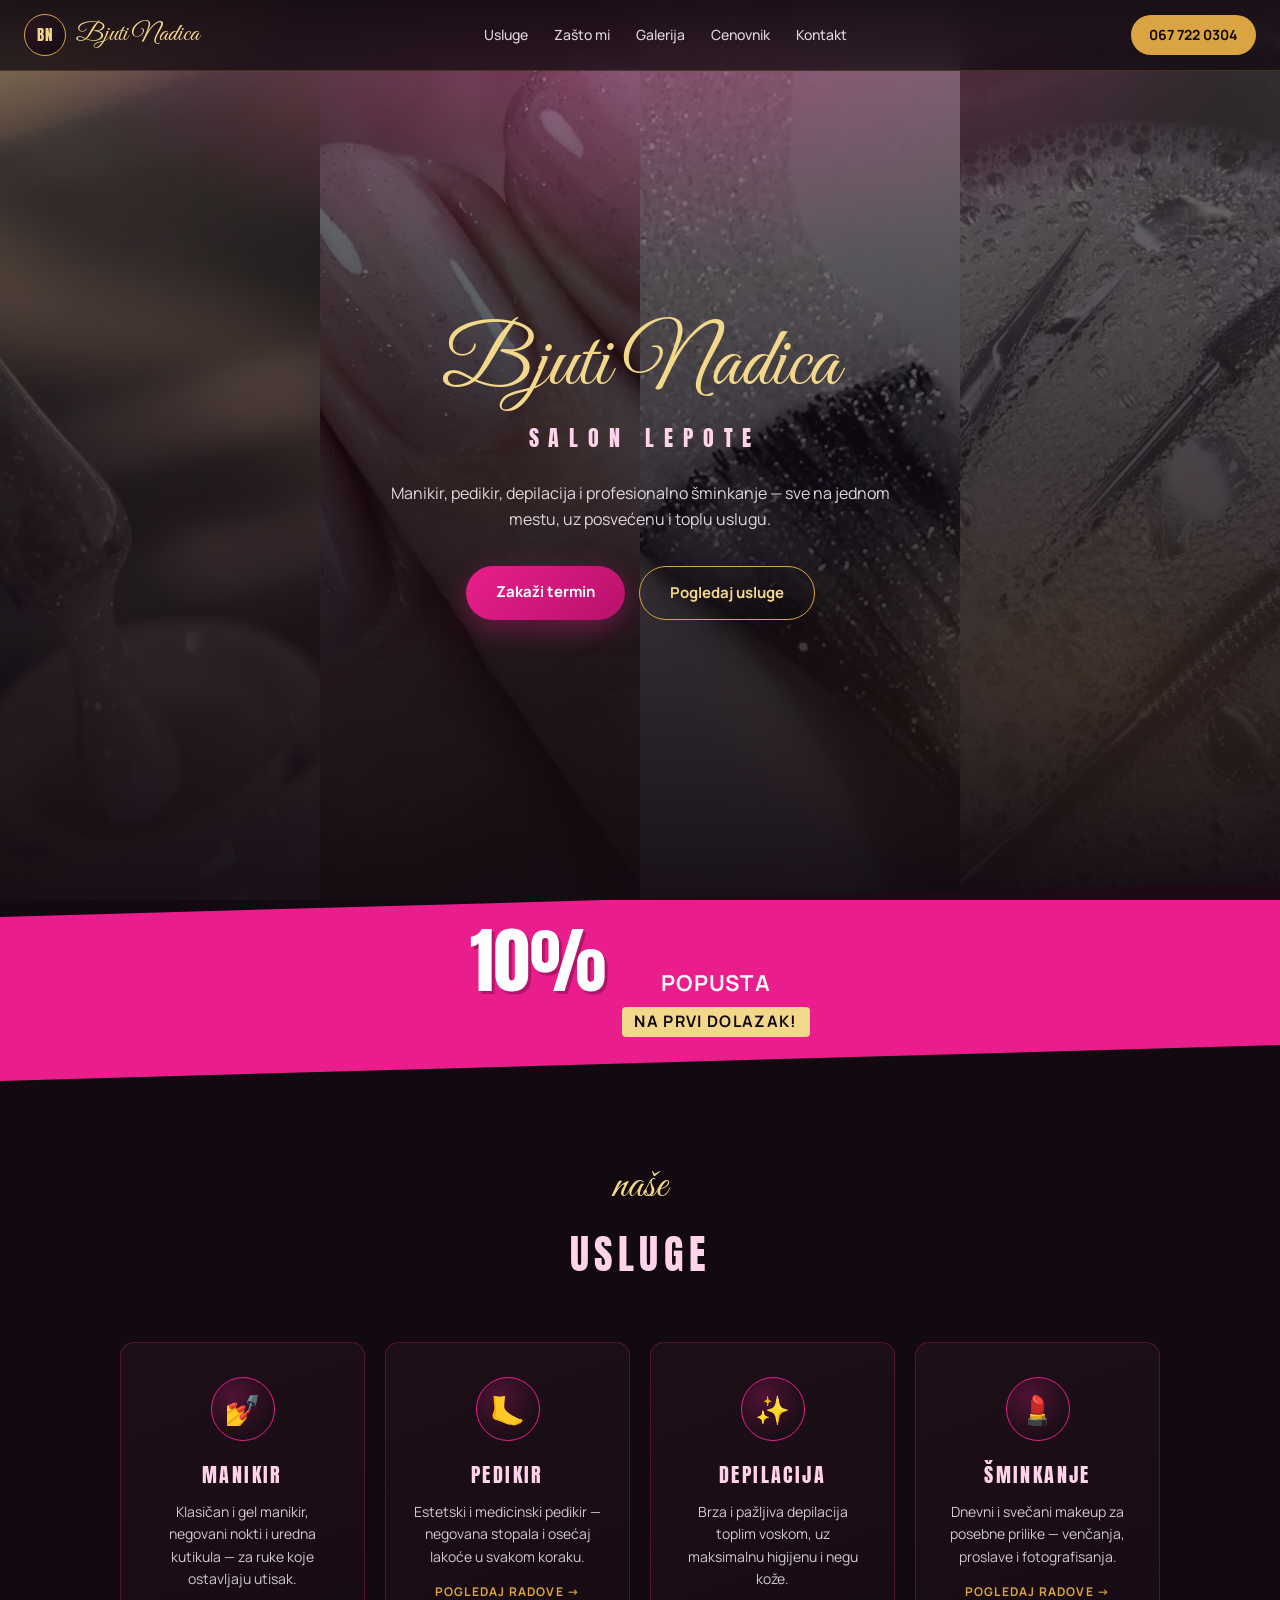
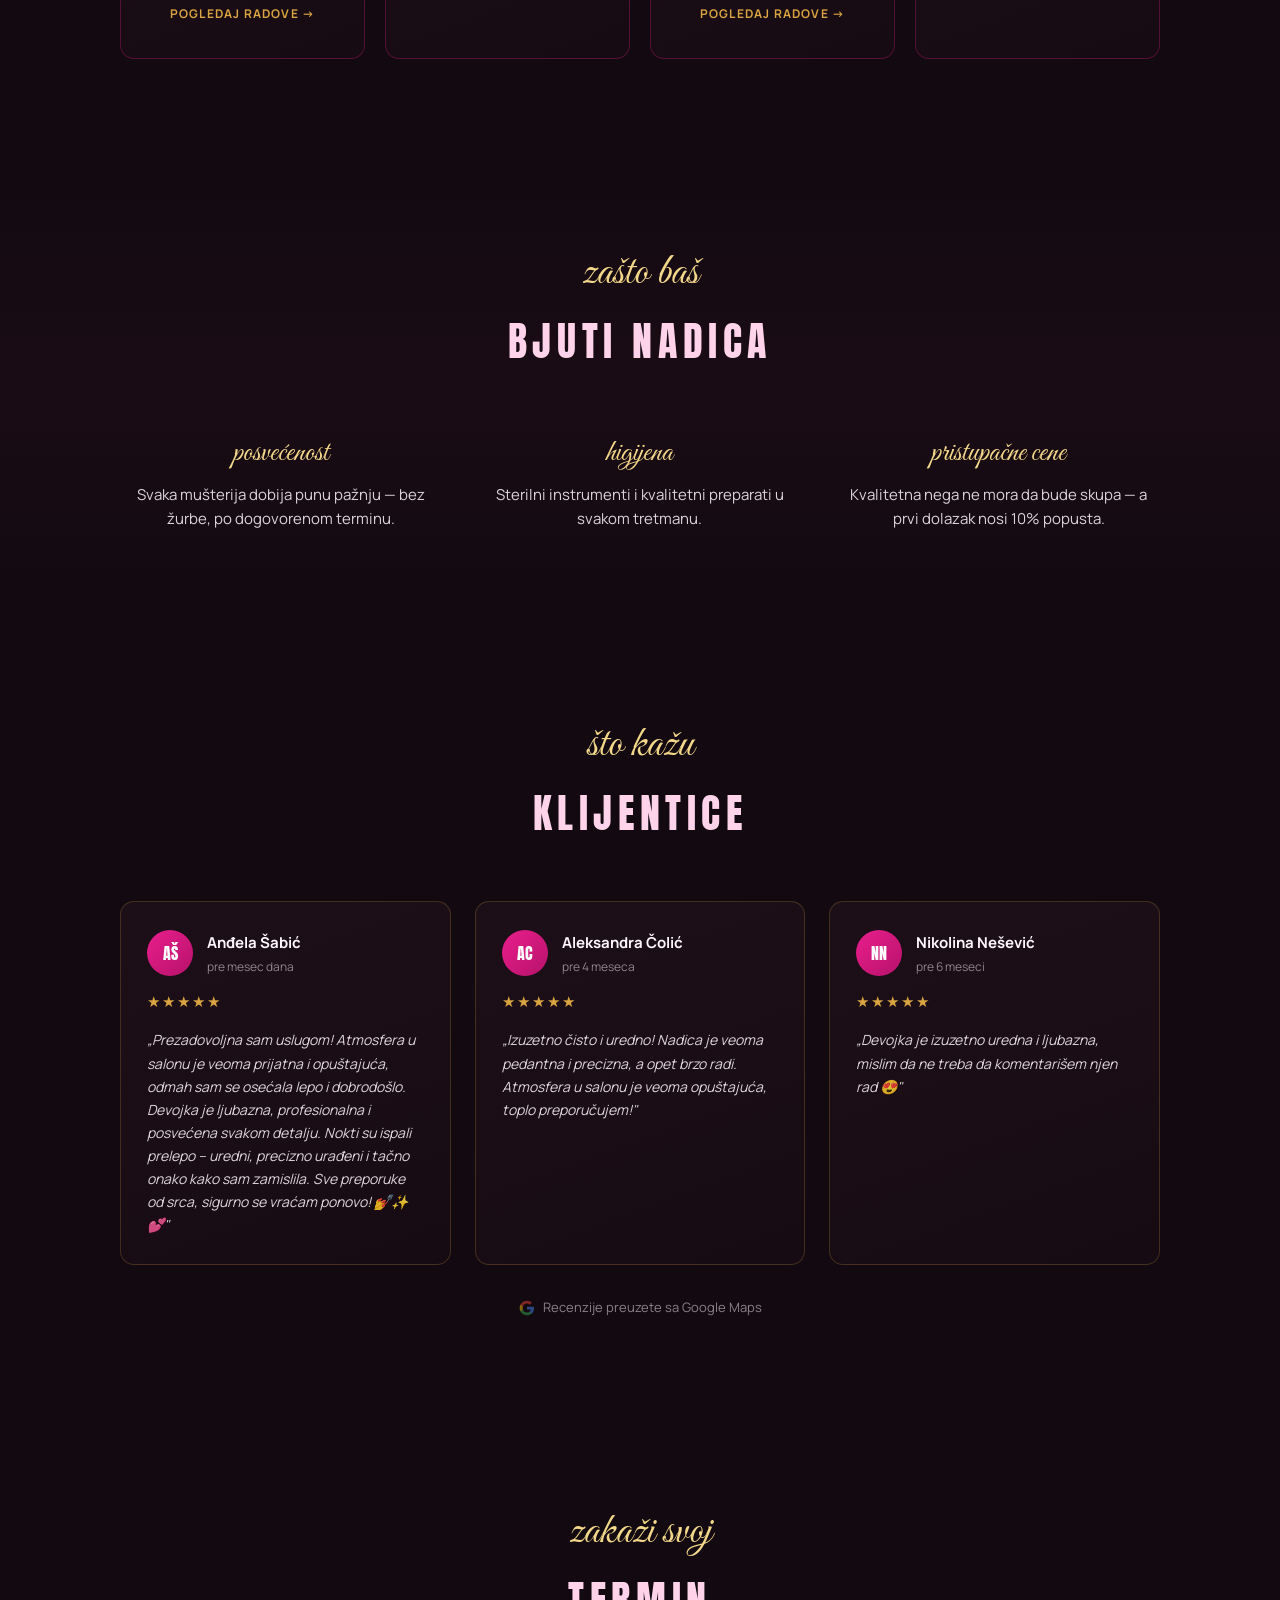
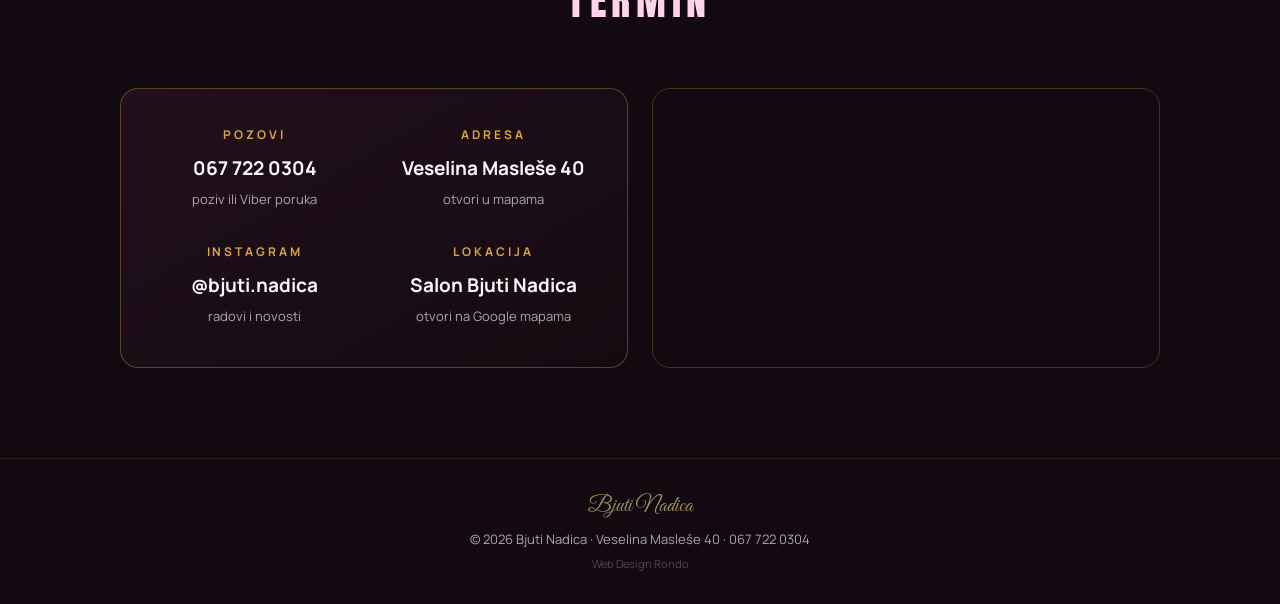
==== commit 548f59bd: "Footer: Web dizajn → Web Design Rondo (bez dvotačke) Co-Authored-By: Claude Sonnet 4.6 <noreply@anth" ====
--- a/index.html
+++ b/index.html
@@ -241,7 +241,7 @@
 <footer>
   <span class="script">Bjuti Nadica</span>
   © 2026 Bjuti Nadica · Veselina Masleše 40 · 067 722 0304
-  <br><span style="font-size:11px;opacity:.4;margin-top:6px;display:inline-block;">Web dizajn: <a href="https://rondo.rs" target="_blank" rel="noopener" style="color:inherit;text-decoration:none;opacity:1;">Rondo</a></span>
+  <br><span style="font-size:11px;opacity:.4;margin-top:6px;display:inline-block;">Web Design <a href="https://rondo.rs" target="_blank" rel="noopener" style="color:inherit;text-decoration:none;opacity:1;">Rondo</a></span>
 </footer>
 
 <script>
--- a/style.css
+++ b/style.css
@@ -35,7 +35,7 @@
 
 /* ─── HEADER ─── */
 header {
-  position: fixed; inset: 0 0 auto 0; z-index: 50;
+  position: fixed; inset: 0 0 auto 0; z-index: 100;
   display: flex; align-items: center; justify-content: space-between;
   padding: 14px 24px;
   background: linear-gradient(to bottom, rgba(18,10,16,.92), rgba(18,10,16,.75));
@@ -94,14 +94,14 @@
     padding: 80px 32px 40px;
     transform: translateX(100%);
     transition: transform 0.28s cubic-bezier(.4,0,.2,1);
-    z-index: 55;
+    z-index: 99;
   }
   nav.nav-open { transform: translateX(0); }
   nav a { font-size: 18px; padding: 14px 0; border-bottom: 1px solid rgba(255,255,255,.06); opacity: .9; }
   nav a:last-child { border-bottom: none; }
   body.nav-overlay::before {
     content: ""; position: fixed; inset: 0;
-    background: rgba(0,0,0,.55); z-index: 54;
+    background: rgba(0,0,0,.55); z-index: 98;
   }
 }
 
@@ -561,6 +561,7 @@
 .galerija-item[hidden] { display: none; }
 
 /* ─── LIGHTBOX ─── */
+dialog.lightbox:not([open]) { display: none; }
 dialog.lightbox {
   background: rgba(18,10,16,.97);
   border: none; padding: 0;
@@ -595,6 +596,17 @@
 .lightbox-nav:hover { background: var(--magenta); }
 .lightbox-prev { left: 1rem; }
 .lightbox-next { right: 1rem; }
+.lb-counter {
+  position: absolute;
+  bottom: 1rem;
+  left: 50%;
+  transform: translateX(-50%);
+  font-size: 12px;
+  letter-spacing: .1em;
+  color: rgba(255,247,251,.45);
+  pointer-events: none;
+  white-space: nowrap;
+}
 
 /* ─── RESPONSIVE ─── */
 @media (max-width: 900px) {
@@ -604,7 +616,7 @@
   .hero-photos { grid-template-columns: repeat(2, 1fr); grid-template-rows: repeat(2, 1fr); }
   .galerija-grid { grid-template-columns: repeat(2, 1fr); gap: 0.6rem; }
   .filter-btn { font-size: 0.76rem; padding: 0.45rem 0.9rem; }
-  .lightbox-nav { display: none; }
+  .lightbox-nav { width: 44px; height: 44px; font-size: 1.1rem; }
   .lightbox-img { max-width: 95vw; max-height: 80vh; }
 }
 @media (max-width: 380px) {
